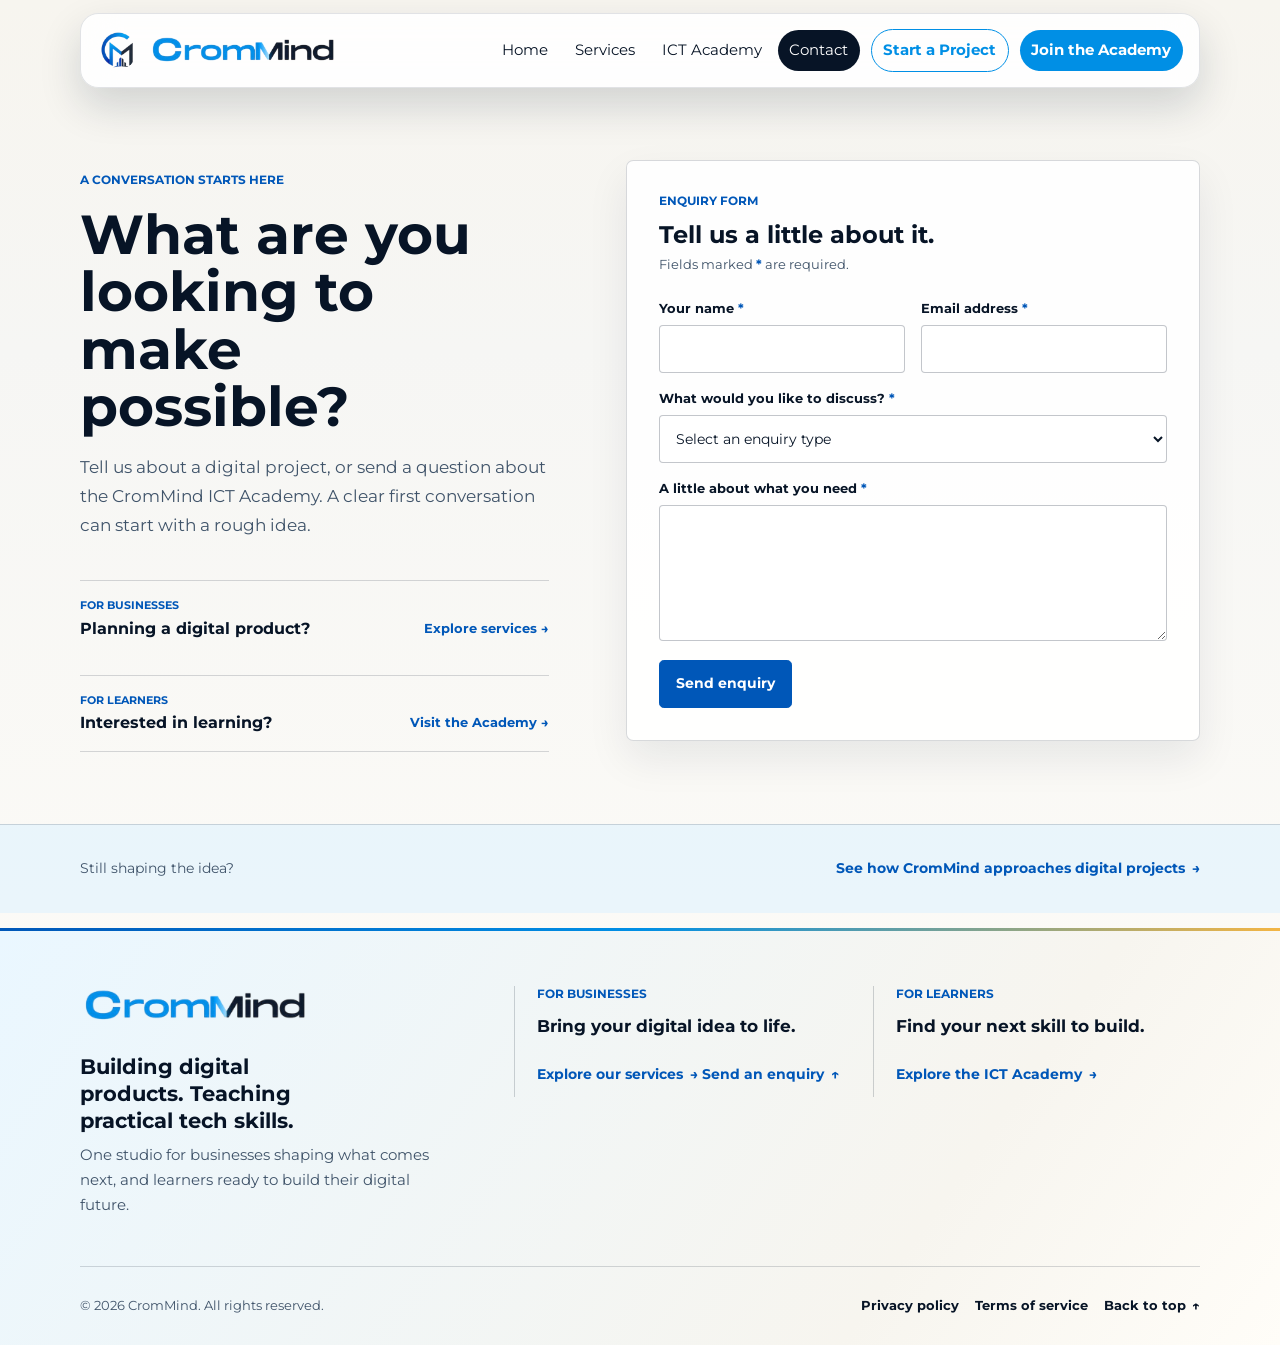
==== contact.html @ b236ea82 "first commit" ====
<!DOCTYPE html>
<html lang="en">
<head>
  <meta charset="UTF-8" />
  <meta name="viewport" content="width=device-width, initial-scale=1.0" />
  <meta name="theme-color" content="#071426" />
  <meta
    name="description"
    content="Contact CromMind about a digital product, website, software project, or ICT Academy enquiry."
  />
  <meta property="og:type" content="website" />
  <meta property="og:title" content="Contact CromMind" />
  <meta
    property="og:description"
    content="Tell CromMind about a digital project or ask about the ICT Academy."
  />
  <title>Contact CromMind | Projects &amp; Academy Enquiries</title>
  <link rel="icon" href="./official website/images/favicon-16x16.png" type="image/png" sizes="16x16" />
  <link rel="icon" href="./official website/images/favicon-32x32.png" type="image/png" sizes="32x32" />
  <link rel="icon" href="./official website/images/favicon.ico" type="image/x-icon" sizes="any" />
  <link rel="apple-touch-icon" href="./official website/images/apple-touch-icon.png" sizes="180x180" />
  <link rel="preconnect" href="https://fonts.googleapis.com" />
  <link rel="preconnect" href="https://fonts.gstatic.com" crossorigin />
  <link
    href="https://fonts.googleapis.com/css2?family=Montserrat:wght@400;700&display=swap"
    rel="stylesheet"
  />
  <link rel="stylesheet" href="./official website/styles/landing.css" />
  <link rel="stylesheet" href="./official website/styles/contact.css" />
</head>
<body class="contact-page">
  <a class="skip-link" href="#main-content">Skip to content</a>

  <header class="landing-header" id="top">
    <div class="landing-shell nav-shell">
      <a class="brand" href="./index.html#top" aria-label="CromMind home">
        <img class="brand__mark" src="./official website/images/android-chrome-512x512.png" alt="" width="512" height="512" />
        <img class="brand__wordmark" src="./official website/images/CromMind_Wordmark_Transparent.png" alt="" width="1222" height="206" />
      </a>

      <button
        class="menu-btn"
        type="button"
        aria-expanded="false"
        aria-controls="site-nav"
        aria-label="Open menu"
      >
        <span></span><span></span><span></span>
      </button>

      <nav id="site-nav" class="nav" aria-label="Primary navigation">
        <a href="./index.html#top">Home</a>
        <a href="./services.html">Services</a>
        <a href="./index.html#academy">ICT Academy</a>
        <a href="./contact.html" class="is-active" aria-current="page">Contact</a>
        <a class="nav__cta nav__cta--project" href="#enquiry-form">Start a Project</a>
        <a class="nav__cta nav__cta--academy" href="./index.html#academy">Join the Academy</a>
      </nav>
    </div>
  </header>

  <main id="main-content">
    <section class="contact-main contact-shell" aria-labelledby="contact-title">
      <div class="contact-intro">
        <p class="contact-eyebrow">A conversation starts here</p>
        <h1 id="contact-title">What are you looking to make possible?</h1>
        <p class="contact-intro__summary">
          Tell us about a digital project, or send a question about the CromMind ICT Academy. A clear first conversation can start with a rough idea.
        </p>

        <div class="contact-paths" aria-label="Choose the kind of enquiry">
          <a class="contact-path" href="./services.html">
            <span class="contact-path__label">For businesses</span>
            <span class="contact-path__title">Planning a digital product?</span>
            <span class="contact-path__action">Explore services <span aria-hidden="true">&rarr;</span></span>
          </a>
          <a class="contact-path" href="./index.html#academy">
            <span class="contact-path__label">For learners</span>
            <span class="contact-path__title">Interested in learning?</span>
            <span class="contact-path__action">Visit the Academy <span aria-hidden="true">&rarr;</span></span>
          </a>
        </div>
      </div>

      <div class="contact-form-panel">
        <div class="contact-form-panel__heading">
          <p class="contact-eyebrow">Enquiry form</p>
          <h2>Tell us a little about it.</h2>
          <p>Fields marked <span aria-hidden="true">*</span> are required.</p>
        </div>
        
        <form
            class="contact-form"
            id="enquiry-form"
            action="https://formspree.io/f/YOUR_FORM_ID"
            method="POST">
          <div class="contact-form__fields">
            <div class="contact-field">
              <label for="contact-name">Your name <span aria-hidden="true">*</span></label>
              <input id="contact-name" name="name" type="text" autocomplete="name" required />
            </div>

            <div class="contact-field">
              <label for="contact-email">Email address <span aria-hidden="true">*</span></label>
              <input id="contact-email" name="email" type="email" autocomplete="email" required />
            </div>

            <div class="contact-field contact-field--wide">
              <label for="contact-topic">What would you like to discuss? <span aria-hidden="true">*</span></label>
              <select id="contact-topic" name="topic" required>
                <option value="" selected disabled>Select an enquiry type</option>
                <option value="digital-project">A digital project</option>
                <option value="academy">The ICT Academy</option>
                <option value="other">Something else</option>
              </select>
            </div>

            <div class="contact-field contact-field--wide">
              <label for="contact-message">A little about what you need <span aria-hidden="true">*</span></label>
              <textarea id="contact-message" name="message" rows="5" required></textarea>
            </div>
          </div>

          <button class="contact-form__submit" type="submit">Send enquiry</button>
        </form>
      </div>
    </section>

    <section class="contact-note" aria-label="Looking for digital services">
      <div class="contact-shell contact-note__inner">
        <p>Still shaping the idea?</p>
        <a href="./services.html">See how CromMind approaches digital projects <span aria-hidden="true">&rarr;</span></a>
      </div>
    </section>
  </main>

  <footer class="site-footer">
    <div class="site-footer__inner landing-shell">
      <div class="site-footer__main">
        <div class="site-footer__brand">
          <a class="site-footer__logo" href="./index.html#top" aria-label="CromMind home">
            <img
              src="./official website/images/CromMind_Wordmark_Transparent.png"
              alt=""
              width="1222"
              height="206"
              loading="lazy"
            />
          </a>
          <h2 id="footer-title">Building digital products. Teaching practical tech skills.</h2>
          <p>One studio for businesses shaping what comes next, and learners ready to build their digital future.</p>
        </div>

        <div class="site-footer__pathways">
          <section class="site-footer__pathway" aria-labelledby="footer-business-title">
            <p class="site-footer__eyebrow">For businesses</p>
            <h3 id="footer-business-title">Bring your digital idea to life.</h3>
            <a class="site-footer__link" href="./services.html">Explore our services <span aria-hidden="true">&rarr;</span></a>
            <a class="site-footer__link" href="#enquiry-form">Send an enquiry <span aria-hidden="true">&uarr;</span></a>
          </section>
          <section class="site-footer__pathway" aria-labelledby="footer-academy-title">
            <p class="site-footer__eyebrow">For learners</p>
            <h3 id="footer-academy-title">Find your next skill to build.</h3>
            <a class="site-footer__link" href="./index.html#academy">Explore the ICT Academy <span aria-hidden="true">&rarr;</span></a>
          </section>
        </div>
      </div>

      <div class="site-footer__bottom">
        <p>&copy; 2026 CromMind. All rights reserved.</p>
        <nav aria-label="Footer links">
          <a href="./privacy-policy.html">Privacy policy</a>
          <a href="./terms-of-service.html">Terms of service</a>
          <a href="#top">Back to top <span aria-hidden="true">&uarr;</span></a>
        </nav>
      </div>
    </div>
  </footer>
  <script src="./official website/scripts/navigation.js" defer></script>
</body>
</html>
---- official website/styles/landing.css ----
:root {
  --brand-blue: #008fe5;
  --brand-blue-deep: #0057b8;
  --brand-blue-soft: #dff3ff;
  --brand-navy: #071426;
  --brand-navy-soft: #20334a;
  --brand-white: #ffffff;
  --brand-sky: #f2fbff;
  --brand-gold: #f3b544;
  --landing-ink: var(--brand-navy);
  --landing-muted: var(--brand-navy-soft);
  --landing-accent: var(--brand-blue);
  --landing-accent-deep: var(--brand-blue-deep);
  --landing-surface: var(--brand-white);
  --landing-surface-soft: var(--brand-sky);
  --landing-border: #c9e7f7;
  --font-sans: "Montserrat", "Plus Jakarta Sans", "Space Grotesk", sans-serif;
  --font-size-md: 1rem;
}

* {
  box-sizing: border-box;
}

html {
  scroll-behavior: smooth;
}

body {
  margin: 0;
  min-width: 320px;
  font-family: "Montserrat", "Plus Jakarta Sans", var(--font-sans), "Segoe UI", sans-serif;
  font-size: var(--font-size-md);
  line-height: 1.5;
  color: var(--landing-ink);
  background: linear-gradient(180deg, #f7f5ef 0%, #f6f6f4 26%, #fffdf8 100%);
  overflow-x: clip;
}

a {
  color: inherit;
  text-decoration: none;
}

img {
  display: block;
  max-width: 100%;
}

button,
input,
select,
textarea {
  font: inherit;
}

.skip-link {
  position: absolute;
  left: 1rem;
  top: 1rem;
  z-index: 30;
  padding: 0.7rem 0.9rem;
  border-radius: 999px;
  background: #03080f;
  color: #ffffff;
  transform: translateY(-180%);
  transition: transform 180ms ease;
}

.skip-link:focus {
  transform: translateY(0);
}

.landing-shell {
  width: min(1120px, calc(100% - 2rem));
  margin: 0 auto;
}

.landing-header {
  position: sticky;
  top: 0;
  z-index: 20;
  padding-top: 0.8rem;
}

.nav-shell {
  min-height: 4.7rem;
  display: flex;
  align-items: center;
  justify-content: space-between;
  gap: 1rem;
  padding: 0.8rem 1rem;
  position: relative;
  background: rgba(255, 255, 255, 0.88);
  border: 1px solid rgba(11, 29, 51, 0.12);
  border-radius: 1.15rem;
  box-shadow: 0 18px 42px rgba(11, 29, 51, 0.16);
  backdrop-filter: blur(18px);
}

.brand {
  display: inline-flex;
  align-items: center;
  gap: 0.68rem;
  color: var(--brand-navy);
  font-family: "Montserrat", "Space Grotesk", "Plus Jakarta Sans", sans-serif;
  font-size: 1.08rem;
  font-weight: 700;
  letter-spacing: -0.02em;
}

.brand__mark {
  width: auto;
  height: 40px;
  border-radius: 50%;
}

.brand__wordmark {
  height: 32px;
  width: auto;
}

.menu-btn {
  display: none;
  width: 2.9rem;
  height: 2.9rem;
  padding: 0;
  border: 1px solid rgba(7, 20, 38, 0.18);
  border-radius: 0.7rem;
  background: var(--brand-white);
  color: var(--brand-navy);
  align-items: center;
  justify-content: center;
  flex-direction: column;
  gap: 0.25rem;
  cursor: pointer;
}

.menu-btn[aria-expanded="true"] span:nth-child(1) {
  transform: translateY(0.39rem) rotate(45deg);
}

.menu-btn[aria-expanded="true"] span:nth-child(2) {
  opacity: 0;
}

.menu-btn[aria-expanded="true"] span:nth-child(3) {
  transform: translateY(-0.39rem) rotate(-45deg);
}

.menu-btn span {
  display: block;
  width: 1.15rem;
  height: 0.14rem;
  background: currentColor;
  border-radius: 100px;
  transition: transform 180ms ease, opacity 180ms ease;
}

.nav {
  display: flex;
  align-items: center;
  flex-wrap: wrap;
  justify-content: flex-end;
  gap: 0.25rem;
}

.nav > a {
  font-size: 0.94rem;
  color: #071426;
  padding: 0.6rem 0.72rem;
  border-radius: 999px;
  transition: background-color 160ms ease, color 160ms ease;
}

.nav > a:hover,
.nav > a:focus-visible {
  background: #071426;
  color: #ffffff;
}

.nav > a:focus-visible,
.menu-btn:focus-visible,
.brand:focus-visible {
  outline: 3px solid var(--brand-gold);
  outline-offset: 3px;
}

.nav__cta {
  margin-left: 0.45rem;
  font-weight: 700;
}

.nav__cta--project {
  border: 1px solid var(--brand-blue);
  color: var(--brand-blue) !important;
}

.nav__cta--project:hover,
.nav__cta--project:focus-visible {
  background: var(--brand-blue-soft) !important;
  color: var(--brand-blue-deep) !important;
}

.nav__cta--academy {
  background: var(--brand-blue);
  color: #ffffff !important;
}

.nav__cta--academy:hover,
.nav__cta--academy:focus-visible {
  background: var(--brand-blue-deep) !important;
}

@media (max-width: 1000px) {
  .landing-header {
    padding-top: 0.55rem;
  }

  .nav-shell {
    min-height: 4.25rem;
    padding: 0.65rem 0.75rem;
  }

  .brand__mark {
    height: 32px;
  }

  .menu-btn {
    display: inline-flex;
  }

  .nav {
    display: none;
    position: absolute;
    top: calc(100% + 0.55rem);
    right: 0;
    left: 0;
    flex-direction: column;
    align-items: stretch;
    gap: 0.2rem;
    padding: 0.65rem;
    background: rgba(255, 255, 255, 0.98);
    border: 1px solid rgba(11, 29, 51, 0.12);
    border-radius: 1rem;
    box-shadow: 0 18px 42px rgba(11, 29, 51, 0.16);
  }

  .nav.is-open {
    display: flex;
  }

  .nav > a {
    width: 100%;
    padding: 0.75rem 0.85rem;
  }

  .nav__cta {
    margin: 0.35rem 0 0;
    text-align: center;
  }

  .nav__cta + .nav__cta {
    margin-top: 0.2rem;
  }
}

@media (prefers-reduced-motion: reduce) {
  html {
    scroll-behavior: auto;
  }

  *,
  *::before,
  *::after {
    transition-duration: 0.01ms !important;
  }
}
.nav > a.is-active:not(.nav__cta) {
  background: var(--brand-navy);
  color: #ffffff;
}

.hero {
  display: grid;
  grid-template-columns: minmax(0, 1.08fr) minmax(340px, 0.92fr);
  align-items: center;
  gap: 4rem;
  padding-top: 4.5rem;
  padding-bottom: 4rem;
}

.hero__copy {
  max-width: 620px;
  animation: hero-enter 650ms ease-out both;
}

.hero__eyebrow,
.hero-proof__topline,
.hero-proof__eyebrow,
.hero-pathway__label {
  margin: 0;
  font-size: 0.8rem;
  font-weight: 700;
  text-transform: uppercase;
}

.hero__eyebrow {
  display: flex;
  align-items: center;
  gap: 0.65rem;
  color: var(--brand-blue-deep);
}

.hero__eyebrow > span:first-child {
  width: 0.55rem;
  height: 0.55rem;
  border-radius: 50%;
  background: var(--brand-gold);
}

.hero__eyebrow-divider {
  color: #8794a3;
}

.hero h1 {
  max-width: 12ch;
  margin: 1.25rem 0 1.2rem;
  color: var(--brand-navy);
  font-size: 3.5rem;
  line-height: 1.04;
  font-weight: 700;
}

.hero__summary {
  max-width: 54ch;
  margin: 0;
  color: #34475d;
  font-size: 1.08rem;
  line-height: 1.75;
}

.hero__actions {
  display: flex;
  align-items: center;
  flex-wrap: wrap;
  gap: 0.8rem 1.35rem;
  margin-top: 1.75rem;
}

.hero__action {
  display: inline-flex;
  min-height: 3.15rem;
  align-items: center;
  justify-content: center;
  padding: 0.8rem 1.1rem;
  border: 1px solid transparent;
  border-radius: 0.35rem;
  font-size: 0.94rem;
  font-weight: 700;
  transition: background-color 160ms ease, color 160ms ease, border-color 160ms ease;
}

.hero__action:focus-visible,
.hero-pathway:focus-visible {
  outline: 3px solid var(--brand-gold);
  outline-offset: 4px;
}

.hero__action--primary {
  background: var(--brand-blue-deep);
  color: #ffffff;
}

.hero__action--primary:hover {
  background: var(--brand-navy);
}

.hero__action--secondary {
  padding-inline: 0.25rem;
  color: var(--brand-navy);
}

.hero__action--secondary:hover {
  color: var(--brand-blue-deep);
  text-decoration: underline;
  text-underline-offset: 0.25rem;
}

.hero__audience {
  margin: 1.25rem 0 0;
  color: #526377;
  font-size: 0.88rem;
}

.hero-proof {
  position: relative;
  overflow: hidden;
  padding: 1.65rem;
  border: 1px solid rgba(255, 255, 255, 0.14);
  border-radius: 0.45rem;
  background-color: var(--brand-navy);
  background-image: repeating-linear-gradient(0deg, transparent 0 31px, rgba(255, 255, 255, 0.045) 32px), repeating-linear-gradient(90deg, transparent 0 31px, rgba(255, 255, 255, 0.045) 32px);
  box-shadow: 0 24px 60px rgba(7, 20, 38, 0.2);
  color: #ffffff;
  animation: hero-enter 750ms 90ms ease-out both;
}

.hero-proof__topline {
  display: flex;
  align-items: center;
  gap: 0.7rem;
  color: #dbe6ef;
  font-size: 0.72rem;
}

.hero-proof__mark {
  display: grid;
  width: 3rem;
  aspect-ratio: 1;
  place-items: center;
  background: #ffffff;
  font-size: 0.68rem;
}

.hero-proof__intro {
  margin-top: 1.7rem;
}

.hero-proof__eyebrow {
  color: #84d4f7;
  font-size: 0.7rem;
}

.hero-proof h2 {
  margin: 0.35rem 0 0;
  font-size: 1.55rem;
  line-height: 1.25;
}

.hero-proof__topics {
  display: grid;
  gap: 0.15rem;
  margin: 1.15rem 0 0;
  padding: 0;
  list-style: none;
}

.hero-proof__topics li {
  display: grid;
  grid-template-columns: 2.25rem 1fr;
  align-items: center;
  gap: 0.7rem;
  min-height: 2.8rem;
  border-top: 1px solid rgba(255, 255, 255, 0.14);
  color: #f4f7fa;
  font-size: 0.9rem;
}

.hero-proof__index {
  color: #84d4f7;
  font-size: 0.72rem;
  font-weight: 700;
  font-variant-numeric: tabular-nums;
}

.hero-proof__topic--featured {
  color: #ffffff !important;
  font-weight: 700;
}

.hero-proof__topic--featured small {
  display: block;
  margin-top: 0.1rem;
  color: #f3c668;
  font-size: 0.78rem;
  font-weight: 600;
}

.hero-proof__caption {
  margin: 1rem 0 0;
  color: #c0cfdb;
  font-size: 0.78rem;
}

.hero-pathways {
  display: grid;
  grid-template-columns: 1fr 1fr;
  gap: 2rem;
  padding-top: 1.25rem;
  padding-bottom: 3rem;
  border-top: 1px solid rgba(7, 20, 38, 0.16);
}

.hero-pathway {
  display: grid;
  grid-template-columns: 1fr auto;
  align-items: end;
  column-gap: 1rem;
  row-gap: 0.25rem;
  padding: 0.35rem 0;
}

.hero-pathway__label {
  grid-column: 1 / -1;
  color: var(--brand-blue-deep);
  font-size: 0.7rem;
}

.hero-pathway__title {
  color: var(--brand-navy);
  font-size: 1.1rem;
  font-weight: 700;
}

.hero-pathway__link {
  color: var(--brand-blue-deep);
  font-size: 0.85rem;
  font-weight: 700;
  white-space: nowrap;
}

.hero-pathway__link span {
  display: inline-block;
  margin-left: 0.2rem;
  transition: transform 160ms ease;
}

.hero-pathway:hover .hero-pathway__link span {
  transform: translateX(0.2rem);
}

@keyframes hero-enter {
  from {
    opacity: 0;
    transform: translateY(12px);
  }

  to {
    opacity: 1;
    transform: translateY(0);
  }
}

@media (max-width: 900px) {
  .hero {
    grid-template-columns: minmax(0, 1fr) minmax(300px, 0.9fr);
    gap: 2rem;
    padding-top: 3.5rem;
  }

  .hero h1 {
    font-size: 2.8rem;
  }
}

@media (max-width: 720px) {
  .hero {
    grid-template-columns: 1fr;
    gap: 2rem;
    padding-top: 3rem;
    padding-bottom: 2.5rem;
  }

  .hero h1 {
    max-width: 13ch;
    font-size: 2.6rem;
  }

  .hero-proof {
    padding: 1.3rem;
  }

  .hero-pathways {
    grid-template-columns: 1fr;
    gap: 1.25rem;
  }
}

@media (max-width: 420px) {
  .hero h1 {
    font-size: 2.2rem;
  }

  .hero__actions {
    align-items: stretch;
    flex-direction: column;
  }

  .hero__action--secondary {
    justify-content: flex-start;
  }

  .hero-pathway {
    grid-template-columns: 1fr;
  }
}

@media (prefers-reduced-motion: reduce) {
  .hero__copy,
  .hero-proof {
    animation: none;
  }

  .hero__action,
  .hero-pathway__link span {
    transition: none;
  }
}

.site-footer {
  position: relative;
  margin-top: 1rem;
  border-top: 1px solid rgba(7, 20, 38, 0.14);
  background: linear-gradient(125deg, #eaf7ff 0%, #f7f5ef 72%, #fffdf8 100%);
  color: var(--brand-navy);
}

.site-footer::before {
  position: absolute;
  top: -2px;
  right: 0;
  left: 0;
  height: 3px;
  background: linear-gradient(90deg, var(--brand-blue-deep), var(--brand-blue), var(--brand-gold));
  content: "";
}

.site-footer__inner {
  padding-top: 3.5rem;
  padding-bottom: 1.25rem;
}

.site-footer__main {
  display: grid;
  grid-template-columns: minmax(220px, 0.78fr) minmax(0, 1.5fr);
  gap: clamp(2rem, 6vw, 5rem);
  padding-bottom: 3rem;
}

.site-footer__logo {
  display: inline-flex;
  width: min(100%, 230px);
  align-items: center;
}

.site-footer__logo img {
  width: 100%;
  height: auto;
}

.site-footer__logo:focus-visible,
.site-footer__link:focus-visible,
.site-footer__bottom a:focus-visible {
  outline: 3px solid var(--brand-blue-deep);
  outline-offset: 4px;
}

.site-footer__brand h2 {
  max-width: 18ch;
  margin: 1.35rem 0 0.55rem;
  font-size: 1.3rem;
  line-height: 1.3;
}

.site-footer__brand > p {
  max-width: 38ch;
  margin: 0;
  color: #40546a;
  font-size: 0.92rem;
  line-height: 1.7;
}

.site-footer__socials {
  margin-top: 1.35rem;
}

.site-footer__social-list {
  display: flex;
  flex-wrap: wrap;
  gap: 0.55rem;
  margin: 0.6rem 0 0;
  padding: 0;
  list-style: none;
}

.site-footer__social-placeholder {
  display: grid;
  width: 2.75rem;
  height: 2.75rem;
  place-items: center;
  border: 1px solid rgba(7, 20, 38, 0.2);
  border-radius: 0.5rem;
  background: rgba(255, 255, 255, 0.62);
  color: var(--brand-navy);
}

.site-footer__social-placeholder svg {
  width: 1.15rem;
  height: 1.15rem;
  fill: currentColor;
}

.site-footer__social-placeholder svg rect,
.site-footer__social-placeholder svg circle {
  fill: none;
  stroke: currentColor;
  stroke-width: 1.8;
}

.site-footer__social-placeholder svg .site-footer__social-dot {
  fill: currentColor;
  stroke: none;
}

.site-footer__social-placeholder svg .site-footer__social-play {
  fill: #ffffff;
  stroke: none;
}

.site-footer__pathways {
  display: grid;
  grid-template-columns: repeat(2, minmax(0, 1fr));
  gap: 2rem;
}

.site-footer__pathway {
  align-self: start;
  padding-left: 1.4rem;
  border-left: 1px solid rgba(7, 20, 38, 0.18);
}

.site-footer__eyebrow {
  margin: 0;
  color: var(--brand-blue-deep);
  font-size: 0.72rem;
  font-weight: 700;
  text-transform: uppercase;
}

.site-footer__pathway h3 {
  max-width: 22ch;
  margin: 0.7rem 0 0.9rem;
  font-size: 1.08rem;
  line-height: 1.4;
}

.site-footer__courses {
  display: grid;
  gap: 0.38rem;
  margin: 0 0 1rem;
  padding: 0;
  color: #40546a;
  font-size: 0.82rem;
  line-height: 1.5;
  list-style: none;
}

.site-footer__link {
  display: inline-flex;
  min-height: 2.75rem;
  align-items: center;
  gap: 0.45rem;
  color: var(--brand-blue-deep);
  font-size: 0.9rem;
  font-weight: 700;
  text-underline-offset: 0.22em;
}

.site-footer__link span,
.site-footer__bottom a span {
  transition: transform 160ms ease;
}

.site-footer__link:hover,
.site-footer__bottom a:hover {
  text-decoration: underline;
  text-underline-offset: 0.22em;
}

.site-footer__link:hover span {
  transform: translateX(0.2rem);
}

.site-footer__bottom {
  display: flex;
  align-items: center;
  justify-content: space-between;
  gap: 1rem;
  padding-top: 1.15rem;
  border-top: 1px solid rgba(7, 20, 38, 0.16);
  color: #40546a;
  font-size: 0.8rem;
}

.site-footer__bottom p {
  margin: 0;
}

.site-footer__bottom nav {
  display: flex;
  flex-wrap: wrap;
  align-items: center;
  gap: 0.25rem 1rem;
}

.site-footer__bottom nav a {
  display: inline-flex;
  min-height: 2.5rem;
  align-items: center;
  gap: 0.35rem;
  color: var(--brand-navy);
  font-weight: 700;
}

.site-footer__bottom a:hover span {
  transform: translateY(-0.15rem);
}

@media (max-width: 760px) {
  .site-footer__inner {
    padding-top: 2.75rem;
  }

  .site-footer__main {
    grid-template-columns: 1fr;
    gap: 2.5rem;
    padding-bottom: 2.25rem;
  }

  .site-footer__pathways {
    gap: 1.5rem;
  }
}

@media (max-width: 520px) {
  .site-footer__pathways {
    grid-template-columns: 1fr;
    gap: 1.25rem;
  }

  .site-footer__pathway {
    padding: 1.2rem 0 0;
    border-top: 1px solid rgba(7, 20, 38, 0.18);
    border-left: 0;
  }

  .site-footer__bottom {
    align-items: flex-start;
    flex-direction: column;
    gap: 0.35rem;
  }
}

@media (prefers-reduced-motion: reduce) {
  .site-footer__link span,
  .site-footer__bottom a span {
    transition: none;
  }
}
---- official website/styles/contact.css ----
.contact-page {
  --contact-line: rgba(7, 20, 38, 0.16);
  --contact-muted: #40546a;
}

.contact-shell {
  width: min(1120px, calc(100% - 2rem));
  margin: 0 auto;
}

.contact-main {
  display: grid;
  grid-template-columns: minmax(0, 0.9fr) minmax(420px, 1.1fr);
  align-items: start;
  gap: clamp(2rem, 6vw, 5rem);
  padding-top: 4.5rem;
  padding-bottom: 4.5rem;
}

.contact-intro {
  padding-top: 0.75rem;
}

.contact-eyebrow {
  margin: 0;
  color: var(--brand-blue-deep);
  font-size: 0.74rem;
  font-weight: 700;
  text-transform: uppercase;
}

.contact-intro h1 {
  max-width: 12ch;
  margin: 1rem 0 1.1rem;
  color: var(--brand-navy);
  font-size: 3.45rem;
  line-height: 1.04;
}

.contact-intro__summary {
  max-width: 45ch;
  margin: 0;
  color: var(--contact-muted);
  font-size: 1.04rem;
  line-height: 1.75;
}

.contact-paths {
  display: grid;
  gap: 1.15rem;
  margin-top: 2.5rem;
}

.contact-path {
  display: grid;
  grid-template-columns: minmax(0, 1fr) auto;
  align-items: center;
  gap: 0.2rem 1rem;
  padding: 1rem 0;
  border-top: 1px solid var(--contact-line);
}

.contact-path:last-child {
  border-bottom: 1px solid var(--contact-line);
}

.contact-path:focus-visible,
.contact-note a:focus-visible {
  outline: 3px solid var(--brand-gold);
  outline-offset: 4px;
}

.contact-path__label {
  grid-column: 1 / -1;
  color: var(--brand-blue-deep);
  font-size: 0.68rem;
  font-weight: 700;
  text-transform: uppercase;
}

.contact-path__title {
  color: var(--brand-navy);
  font-size: 0.98rem;
  font-weight: 700;
}

.contact-path__action {
  color: var(--brand-blue-deep);
  font-size: 0.8rem;
  font-weight: 700;
  white-space: nowrap;
}

.contact-path__action span {
  display: inline-block;
  transition: transform 160ms ease;
}

.contact-path:hover .contact-path__action span {
  transform: translateX(0.2rem);
}

.contact-form-panel {
  padding: clamp(1.25rem, 3vw, 2rem);
  border: 1px solid var(--contact-line);
  border-radius: 0.45rem;
  background: rgba(255, 255, 255, 0.88);
  box-shadow: 0 18px 42px rgba(11, 29, 51, 0.08);
}

.contact-form-panel__heading h2 {
  margin: 0.55rem 0 0.35rem;
  color: var(--brand-navy);
  font-size: 1.5rem;
  line-height: 1.25;
}

.contact-form-panel__heading > p:last-child {
  margin: 0;
  color: var(--contact-muted);
  font-size: 0.82rem;
}

.contact-form-panel__heading > p:last-child span,
.contact-field label span {
  color: var(--brand-blue-deep);
  font-weight: 700;
}

.contact-form {
  margin-top: 1.5rem;
}

.contact-form__fields {
  display: grid;
  grid-template-columns: repeat(2, minmax(0, 1fr));
  gap: 1rem;
}

.contact-field {
  display: grid;
  min-width: 0;
  gap: 0.4rem;
}

.contact-field--wide {
  grid-column: 1 / -1;
}

.contact-field label {
  color: var(--brand-navy);
  font-size: 0.82rem;
  font-weight: 700;
}

.contact-field input,
.contact-field select,
.contact-field textarea {
  width: 100%;
  min-height: 3rem;
  padding: 0.7rem 0.75rem;
  border: 1px solid rgba(7, 20, 38, 0.24);
  border-radius: 0.25rem;
  background: #ffffff;
  color: var(--brand-navy);
  font: inherit;
  font-size: 0.9rem;
}

.contact-field textarea {
  min-height: 8.5rem;
  resize: vertical;
}

.contact-field input::placeholder,
.contact-field textarea::placeholder {
  color: #68788a;
}

.contact-field input:focus-visible,
.contact-field select:focus-visible,
.contact-field textarea:focus-visible {
  outline: 3px solid rgba(0, 87, 184, 0.35);
  outline-offset: 1px;
  border-color: var(--brand-blue-deep);
}

.contact-form__submit {
  display: inline-flex;
  min-height: 3rem;
  align-items: center;
  justify-content: center;
  margin-top: 1.2rem;
  padding: 0.75rem 1rem;
  border: 1px solid var(--brand-blue-deep);
  border-radius: 0.3rem;
  background: var(--brand-blue-deep);
  color: #ffffff;
  font: inherit;
  font-size: 0.9rem;
  font-weight: 700;
}

.contact-form__submit:disabled {
  border-color: #8194a8;
  background: #8194a8;
  cursor: not-allowed;
}

.contact-form__notice {
  max-width: 52ch;
  margin: 0.7rem 0 0;
  color: var(--contact-muted);
  font-size: 0.78rem;
  line-height: 1.55;
}

.contact-note {
  border-top: 1px solid var(--contact-line);
  background: rgba(223, 243, 255, 0.58);
}

.contact-note__inner {
  display: flex;
  min-height: 5.5rem;
  align-items: center;
  justify-content: space-between;
  gap: 1rem;
}

.contact-note__inner p {
  margin: 0;
  color: var(--contact-muted);
  font-size: 0.9rem;
}

.contact-note__inner a {
  display: inline-flex;
  min-height: 2.75rem;
  align-items: center;
  gap: 0.45rem;
  color: var(--brand-blue-deep);
  font-size: 0.88rem;
  font-weight: 700;
}

.contact-note__inner a:hover {
  text-decoration: underline;
  text-underline-offset: 0.22em;
}

@media (max-width: 900px) {
  .contact-main {
    grid-template-columns: minmax(0, 0.85fr) minmax(360px, 1.15fr);
    gap: 2rem;
    padding-top: 3.5rem;
  }

  .contact-intro h1 {
    font-size: 2.85rem;
  }
}

@media (max-width: 760px) {
  .contact-main {
    grid-template-columns: 1fr;
    gap: 2.25rem;
    padding-top: 2.75rem;
    padding-bottom: 3rem;
  }

  .contact-intro h1 {
    max-width: 15ch;
    font-size: 2.55rem;
  }

  .contact-paths {
    grid-template-columns: repeat(2, minmax(0, 1fr));
    gap: 1rem;
    margin-top: 1.75rem;
  }

  .contact-path {
    grid-template-columns: 1fr;
    align-items: start;
  }

  .contact-path__label {
    grid-column: auto;
  }

  .contact-note__inner {
    align-items: flex-start;
    flex-direction: column;
    justify-content: center;
    gap: 0;
    padding-top: 0.8rem;
    padding-bottom: 0.8rem;
  }
}

@media (max-width: 480px) {
  .contact-intro h1 {
    font-size: 2.2rem;
  }

  .contact-paths,
  .contact-form__fields {
    grid-template-columns: 1fr;
  }

  .contact-field--wide {
    grid-column: auto;
  }

  .contact-form__submit {
    width: 100%;
  }
}

@media (prefers-reduced-motion: reduce) {
  .contact-path__action span {
    transition: none;
  }
}
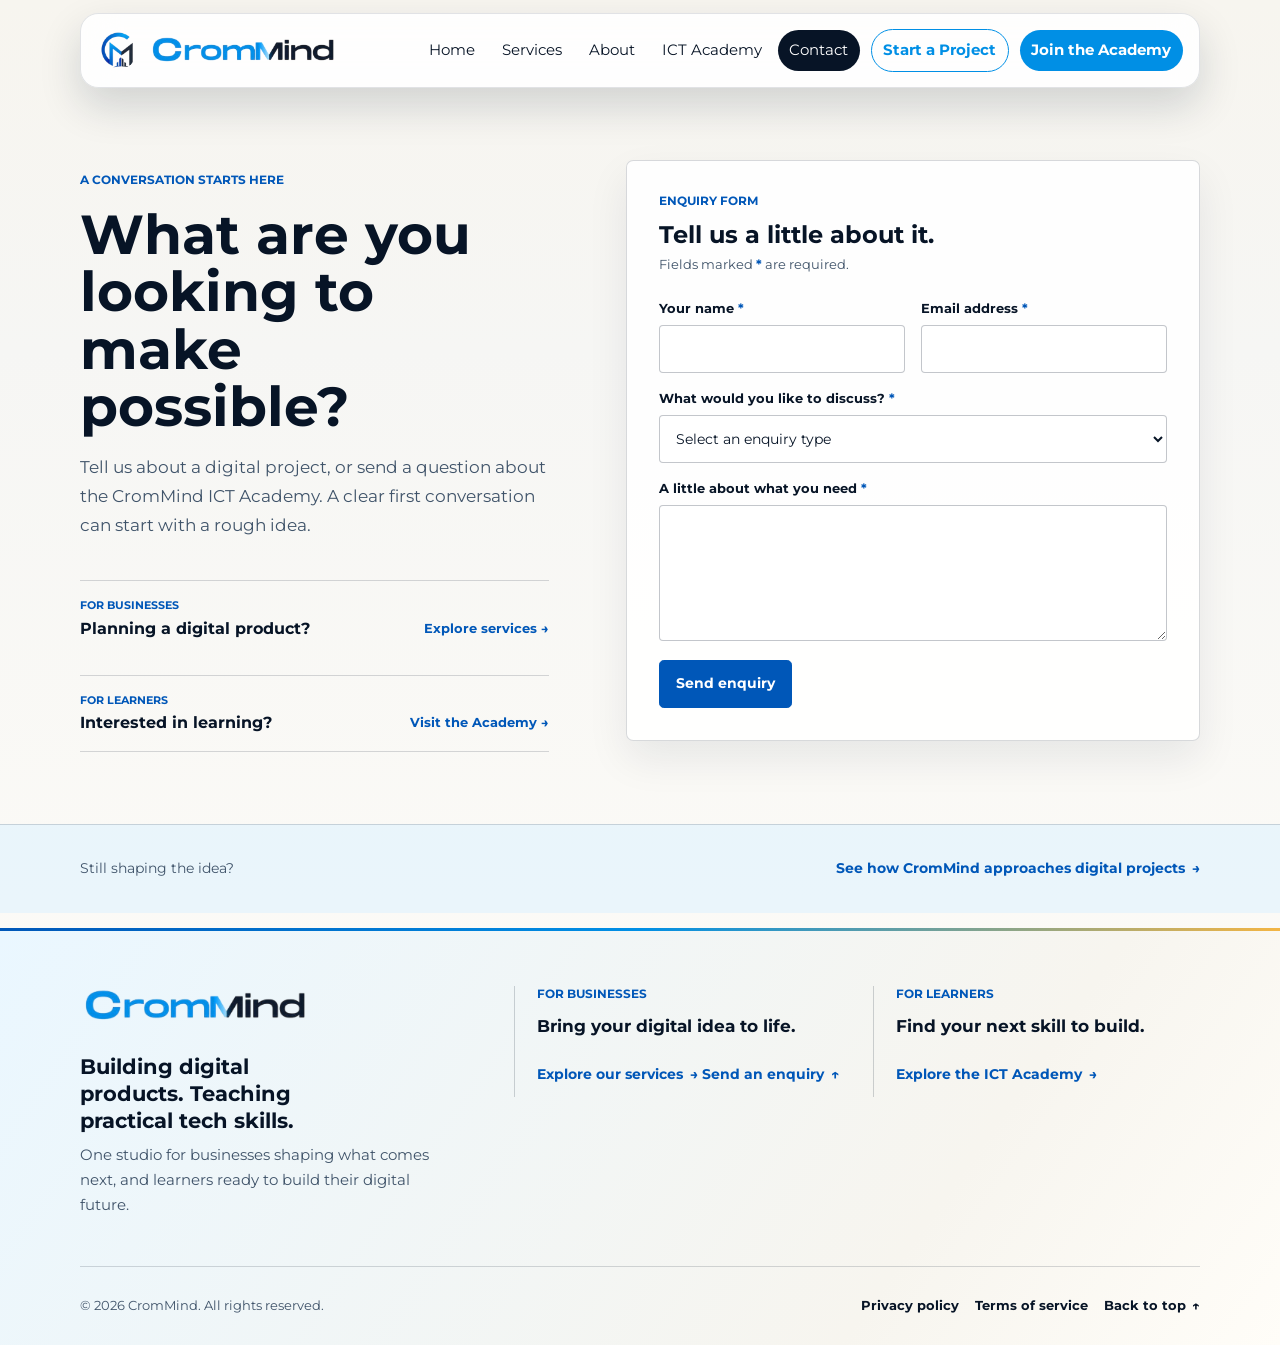
==== commit 360de22c: "Update" ====
--- a/contact.html
+++ b/contact.html
@@ -8,7 +8,10 @@
     name="description"
     content="Contact CromMind about a digital product, website, software project, or ICT Academy enquiry."
   />
+  <link rel="canonical" href="https://www.crommind.com/contact.html" />
   <meta property="og:type" content="website" />
+  <meta property="og:site_name" content="CromMind" />
+  <meta property="og:url" content="https://www.crommind.com/contact.html" />
   <meta property="og:title" content="Contact CromMind" />
   <meta
     property="og:description"
@@ -51,6 +54,7 @@
       <nav id="site-nav" class="nav" aria-label="Primary navigation">
         <a href="./index.html#top">Home</a>
         <a href="./services.html">Services</a>
+        <a href="./about.html">About</a>
         <a href="./index.html#academy">ICT Academy</a>
         <a href="./contact.html" class="is-active" aria-current="page">Contact</a>
         <a class="nav__cta nav__cta--project" href="#enquiry-form">Start a Project</a>
--- a/official website/styles/contact.css
+++ b/official website/styles/contact.css
@@ -1,3 +1,7 @@
+html {
+  scroll-behavior: smooth;
+}
+
 .contact-page {
   --contact-line: rgba(7, 20, 38, 0.16);
   --contact-muted: #40546a;
